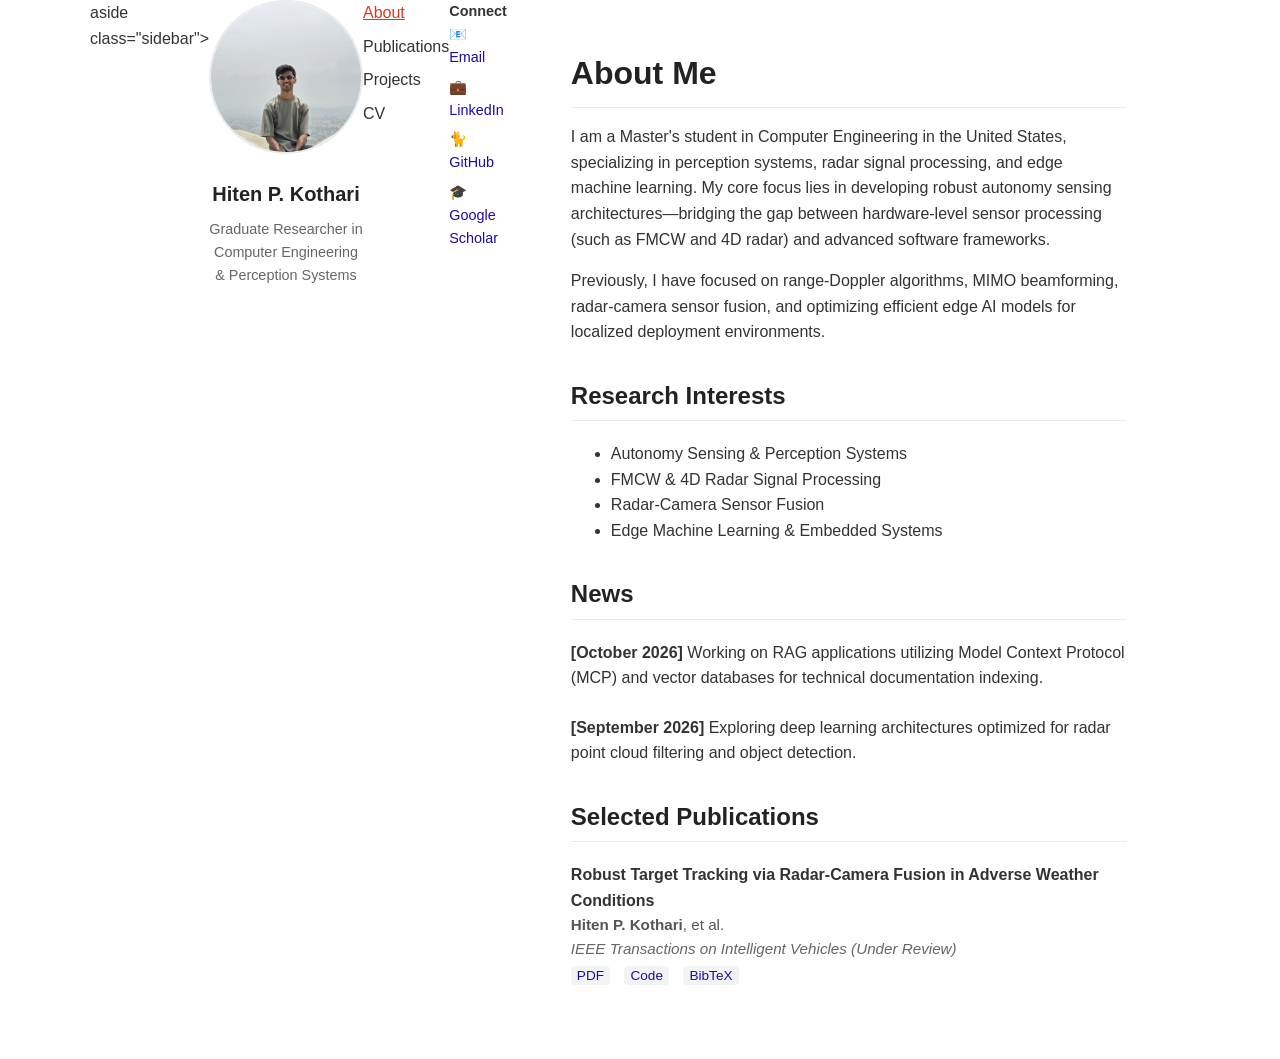
==== index.html @ b83b8288 "upload base files" ====
<!DOCTYPE html>
<html lang="en">
<head>
    <meta charset="UTF-8">
    <meta name="viewport" content="width=device-width, initial-scale=1.0">
    <title>Hiten P. Kothari — Academic Portfolio</title>
    <link rel="stylesheet" href="style.css">
</head>
<body>

<div class="wrapper">
    <!-- Sidebar -->
    aside class="sidebar">
        <div class="author-profile">
            <div class="author-avatar">
                <!-- Replace with your actual photo path -->
                <img src="images/profile.jpg" alt="Hiten P. Kothari">
            </div>
            <h3 class="author-name">Hiten P. Kothari</h3>
            <div class="author-bio">Graduate Researcher in Computer Engineering & Perception Systems</div>
        </div>

        <nav class="sidebar-nav">
            <ul>
                <li><a href="index.html" class="active">About</a></li>
                <li><a href="publications.html">Publications</a></li>
                <li><a href="projects.html">Projects</a></li>
                <li><a href="cv.html">CV</a></li>
            </ul>
        </nav>

        <div class="author-links">
            <strong>Connect</strong>
            <ul>
                <li>📧 <a href="mailto:your.email@domain.com">Email</a></li>
                <li>💼 <a href="https://linkedin.com/in/yourprofile" target="_blank">LinkedIn</a></li>
                <li>🐈 <a href="https://github.com/yourusername" target="_blank">GitHub</a></li>
                <li>🎓 <a href="https://scholar.google.com" target="_blank">Google Scholar</a></li>
            </ul>
        </div>
    </aside>

    <!-- Main Content -->
    <main class="main-content">
        <h1>About Me</h1>
        
        <p>I am a Master's student in Computer Engineering in the United States, specializing in perception systems, radar signal processing, and edge machine learning. My core focus lies in developing robust autonomy sensing architectures—bridging the gap between hardware-level sensor processing (such as FMCW and 4D radar) and advanced software frameworks.</p>

        <p>Previously, I have focused on range-Doppler algorithms, MIMO beamforming, radar-camera sensor fusion, and optimizing efficient edge AI models for localized deployment environments.</p>

        <h2>Research Interests</h2>
        <ul>
            <li>Autonomy Sensing & Perception Systems</li>
            <li>FMCW & 4D Radar Signal Processing</li>
            <li>Radar-Camera Sensor Fusion</li>
            <li>Edge Machine Learning & Embedded Systems</li>
        </ul>

        <h2>News</h2>
        <div class="news-item">
            <p><strong>[October 2026]</strong> Working on RAG applications utilizing Model Context Protocol (MCP) and vector databases for technical documentation indexing.</p>
        </div>
        <div class="news-item">
            <p><strong>[September 2026]</strong> Exploring deep learning architectures optimized for radar point cloud filtering and object detection.</p>
        </div>

        <h2>Selected Publications</h2>
        <div class="publication-item">
            <div class="publication-title">Robust Target Tracking via Radar-Camera Fusion in Adverse Weather Conditions</div>
            <div class="publication-authors"><strong>Hiten P. Kothari</strong>, et al.</div>
            <div class="publication-venue">IEEE Transactions on Intelligent Vehicles (Under Review)</div>
            <div class="publication-links">
                <a href="#">PDF</a>
                <a href="#">Code</a>
                <a href="#">BibTeX</a>
            </div>
        </div>
    </main>
</div>

</body>
</html>
---- style.css ----
:root {
  --bg-color: #ffffff;
  --text-color: #333333;
  --link-color: #1a0dab;
  --link-hover: #d9381e;
  --sidebar-bg: #f8f9fa;
  --border-color: #e9ecef;
  --code-bg: #f1f3f5;
}

body {
  font-family: -apple-system, BlinkMacSystemFont, "Segoe UI", Roboto, "Helvetica Neue", Arial, sans-serif;
  color: var(--text-color);
  background-color: var(--bg-color);
  line-height: 1.6;
  margin: 0;
  padding: 0;
}

.wrapper {
  max-width: 1100px;
  margin: 0 auto;
  display: flex;
  min-height: 100vh;
}

/* Sidebar Styling */
.sidebar {
  width: 280px;
  background-color: var(--sidebar-bg);
  border-right: 1px solid var(--border-color);
  padding: 2rem 1.5rem;
  box-sizing: border-box;
  flex-shrink: 0;
}

.author-profile {
  text-align: center;
}

.author-avatar img {
  width: 150px;
  height: 150px;
  border-radius: 50%;
  object-fit: cover;
  margin-bottom: 1rem;
  border: 2px solid var(--border-color);
}

.author-name {
  font-size: 1.25rem;
  font-weight: bold;
  margin: 0 0 0.5rem 0;
}

.author-bio {
  font-size: 0.9rem;
  color: #666;
  margin-bottom: 1.5rem;
}

.sidebar-nav ul {
  list-style: none;
  padding: 0;
  margin: 0 0 2rem 0;
  text-align: left;
}

.sidebar-nav li {
  margin-bottom: 0.5rem;
}

.sidebar-nav a {
  color: var(--text-color);
  text-decoration: none;
  font-weight: 500;
}

.sidebar-nav a:hover, .sidebar-nav a.active {
  color: var(--link-hover);
  text-decoration: underline;
}

.author-links {
  text-align: left;
  font-size: 0.9rem;
}

.author-links ul {
  list-style: none;
  padding: 0;
  margin: 0;
}

.author-links li {
  margin-bottom: 0.4rem;
}

.author-links a {
  color: var(--link-color);
  text-decoration: none;
}

.author-links a:hover {
  text-decoration: underline;
}

/* Main Content Area */
.main-content {
  flex-grow: 1;
  padding: 3rem 4rem;
  box-sizing: border-box;
}

h1, h2, h3 {
  color: #222;
  margin-top: 0;
}

h1 {
  font-size: 2rem;
  margin-bottom: 1rem;
  border-bottom: 1px solid var(--border-color);
  padding-bottom: 0.5rem;
}

h2 {
  font-size: 1.5rem;
  margin-top: 2rem;
  border-bottom: 1px solid var(--border-color);
  padding-bottom: 0.3rem;
}

p {
  margin-bottom: 1rem;
}

a {
  color: var(--link-color);
}

a:hover {
  color: var(--link-hover);
}

/* Publications & List Items */
.publication-item, .news-item {
  margin-bottom: 1.5rem;
}

.publication-title {
  font-weight: bold;
  color: var(--text-color);
}

.publication-authors {
  color: #555;
  font-size: 0.95rem;
}

.publication-venue {
  font-style: italic;
  color: #666;
  font-size: 0.95rem;
}

.publication-links a {
  font-size: 0.85rem;
  margin-right: 10px;
  text-decoration: none;
  background: var(--code-bg);
  padding: 2px 6px;
  border-radius: 4px;
}

/* Responsive Design */
@media (max-width: 768px) {
  .wrapper {
    flex-direction: column;
  }
  .sidebar {
    width: 100%;
    border-right: none;
    border-bottom: 1px solid var(--border-color);
  }
  .main-content {
    padding: 2rem 1.5rem;
  }
}
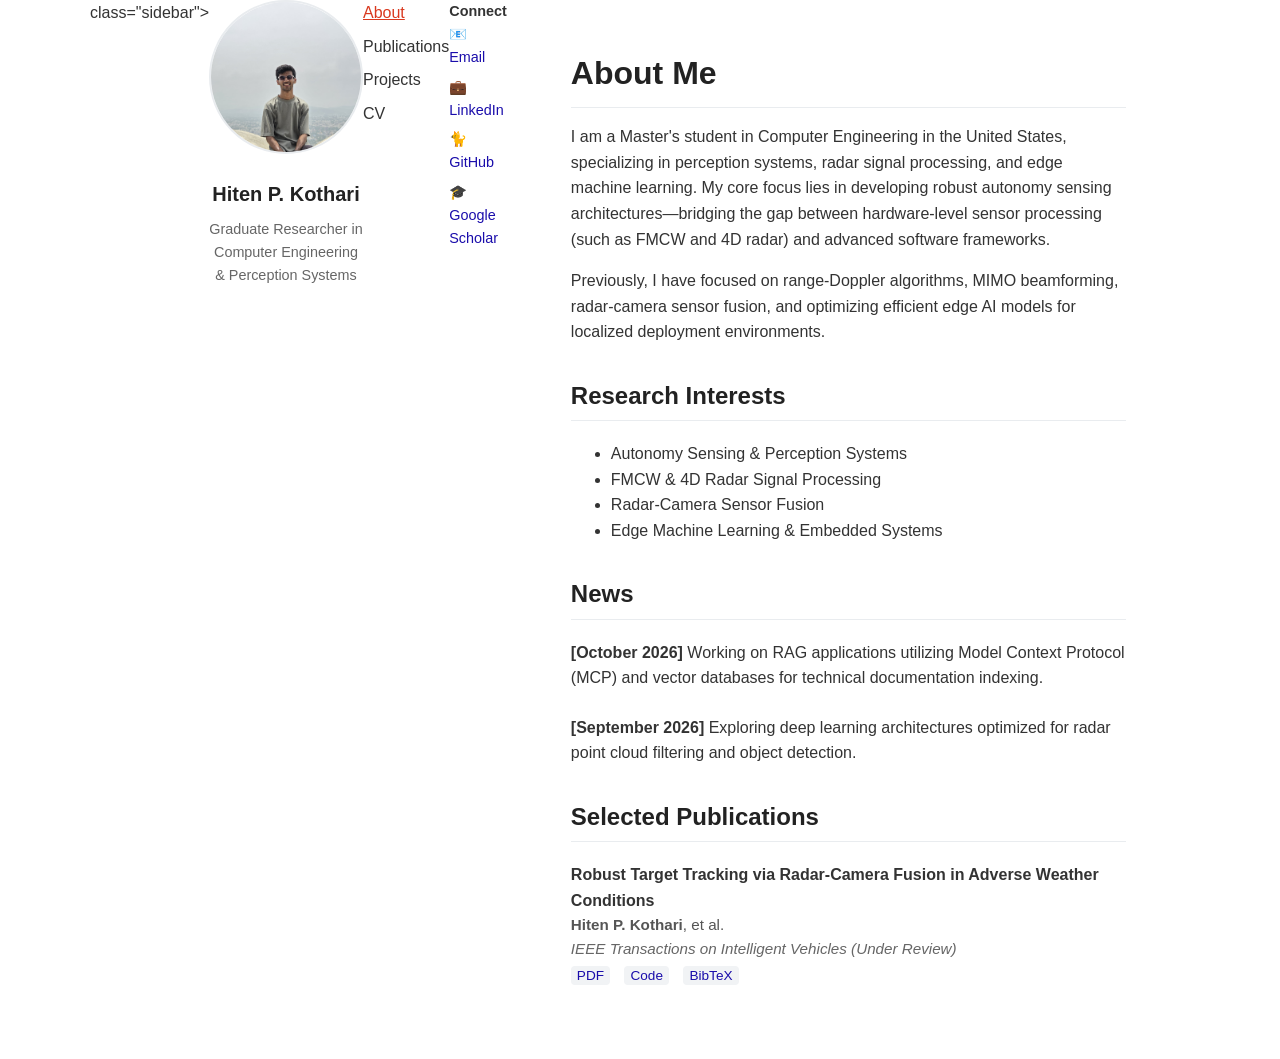
==== commit bab3476f: "Fix sidebar tag syntax in index.html" ====
--- a/index.html
+++ b/index.html
@@ -10,7 +10,7 @@
 
 <div class="wrapper">
     <!-- Sidebar -->
-    aside class="sidebar">
+    </aside> class="sidebar">
         <div class="author-profile">
             <div class="author-avatar">
                 <!-- Replace with your actual photo path -->
@@ -79,4 +79,4 @@
 </div>
 
 </body>
-</html>+</html>
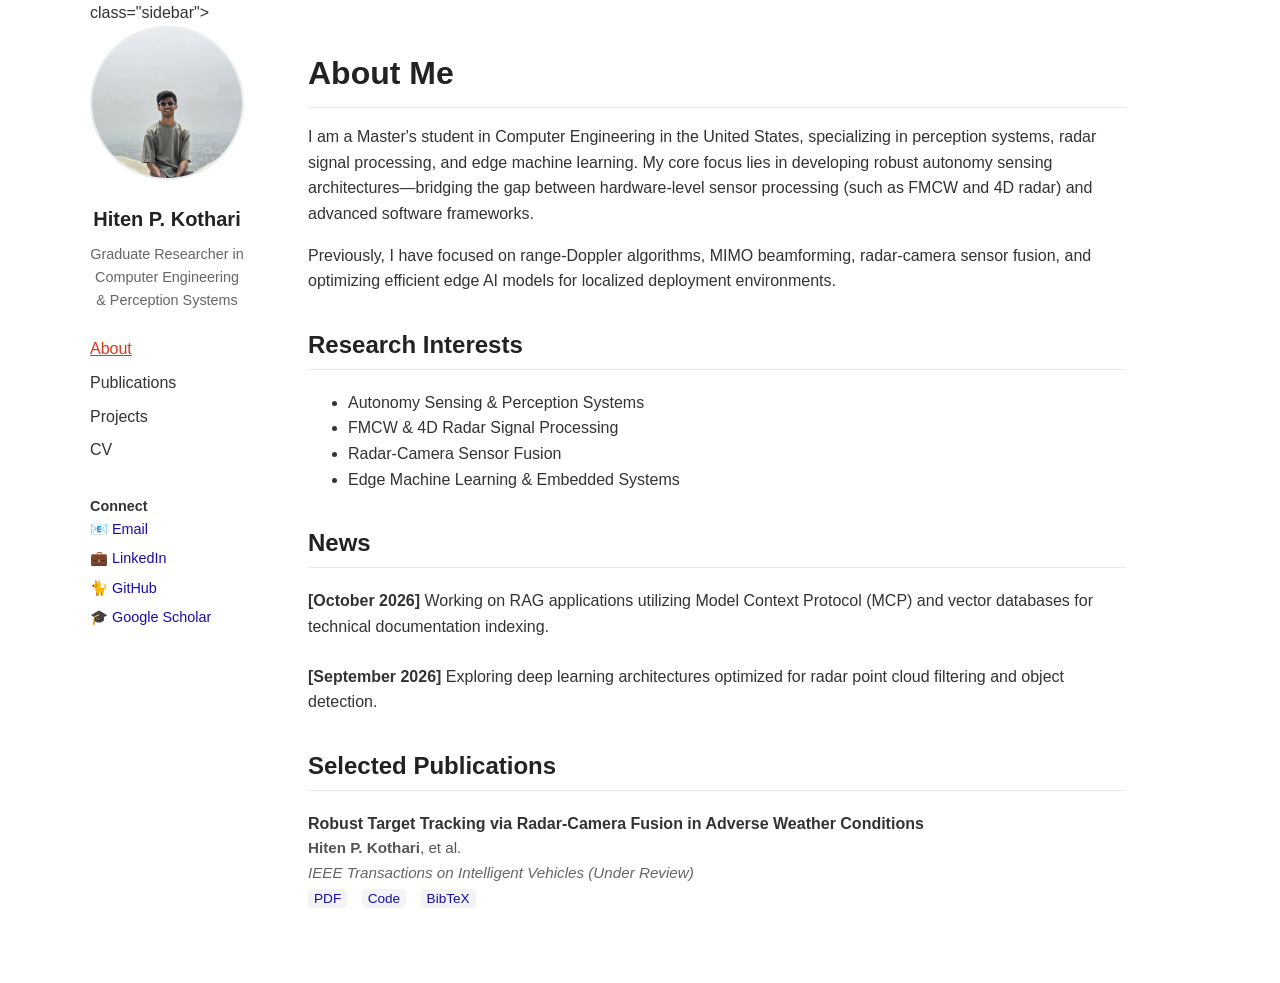
==== commit 3c3facec: "Fix sidebar tag in index.html" ====
--- a/index.html
+++ b/index.html
@@ -10,7 +10,7 @@
 
 <div class="wrapper">
     <!-- Sidebar -->
-    </aside> class="sidebar">
+    <aside> class="sidebar">
         <div class="author-profile">
             <div class="author-avatar">
                 <!-- Replace with your actual photo path -->
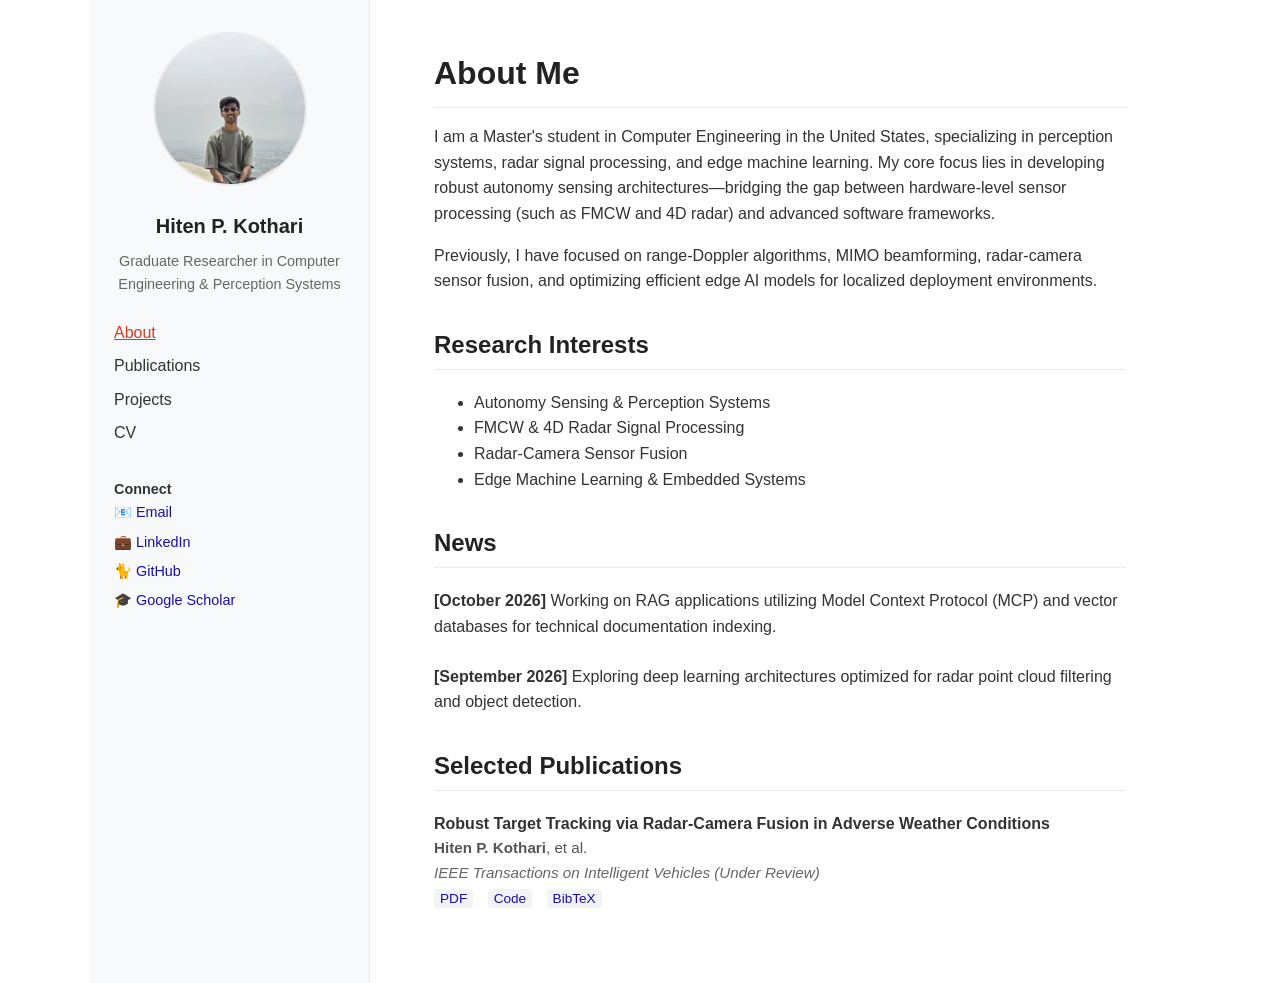
==== commit 3e93999e: "Fix sidebar aside tag syntax" ====
--- a/index.html
+++ b/index.html
@@ -10,7 +10,7 @@
 
 <div class="wrapper">
     <!-- Sidebar -->
-    <aside> class="sidebar">
+    <aside class="sidebar">
         <div class="author-profile">
             <div class="author-avatar">
                 <!-- Replace with your actual photo path -->
